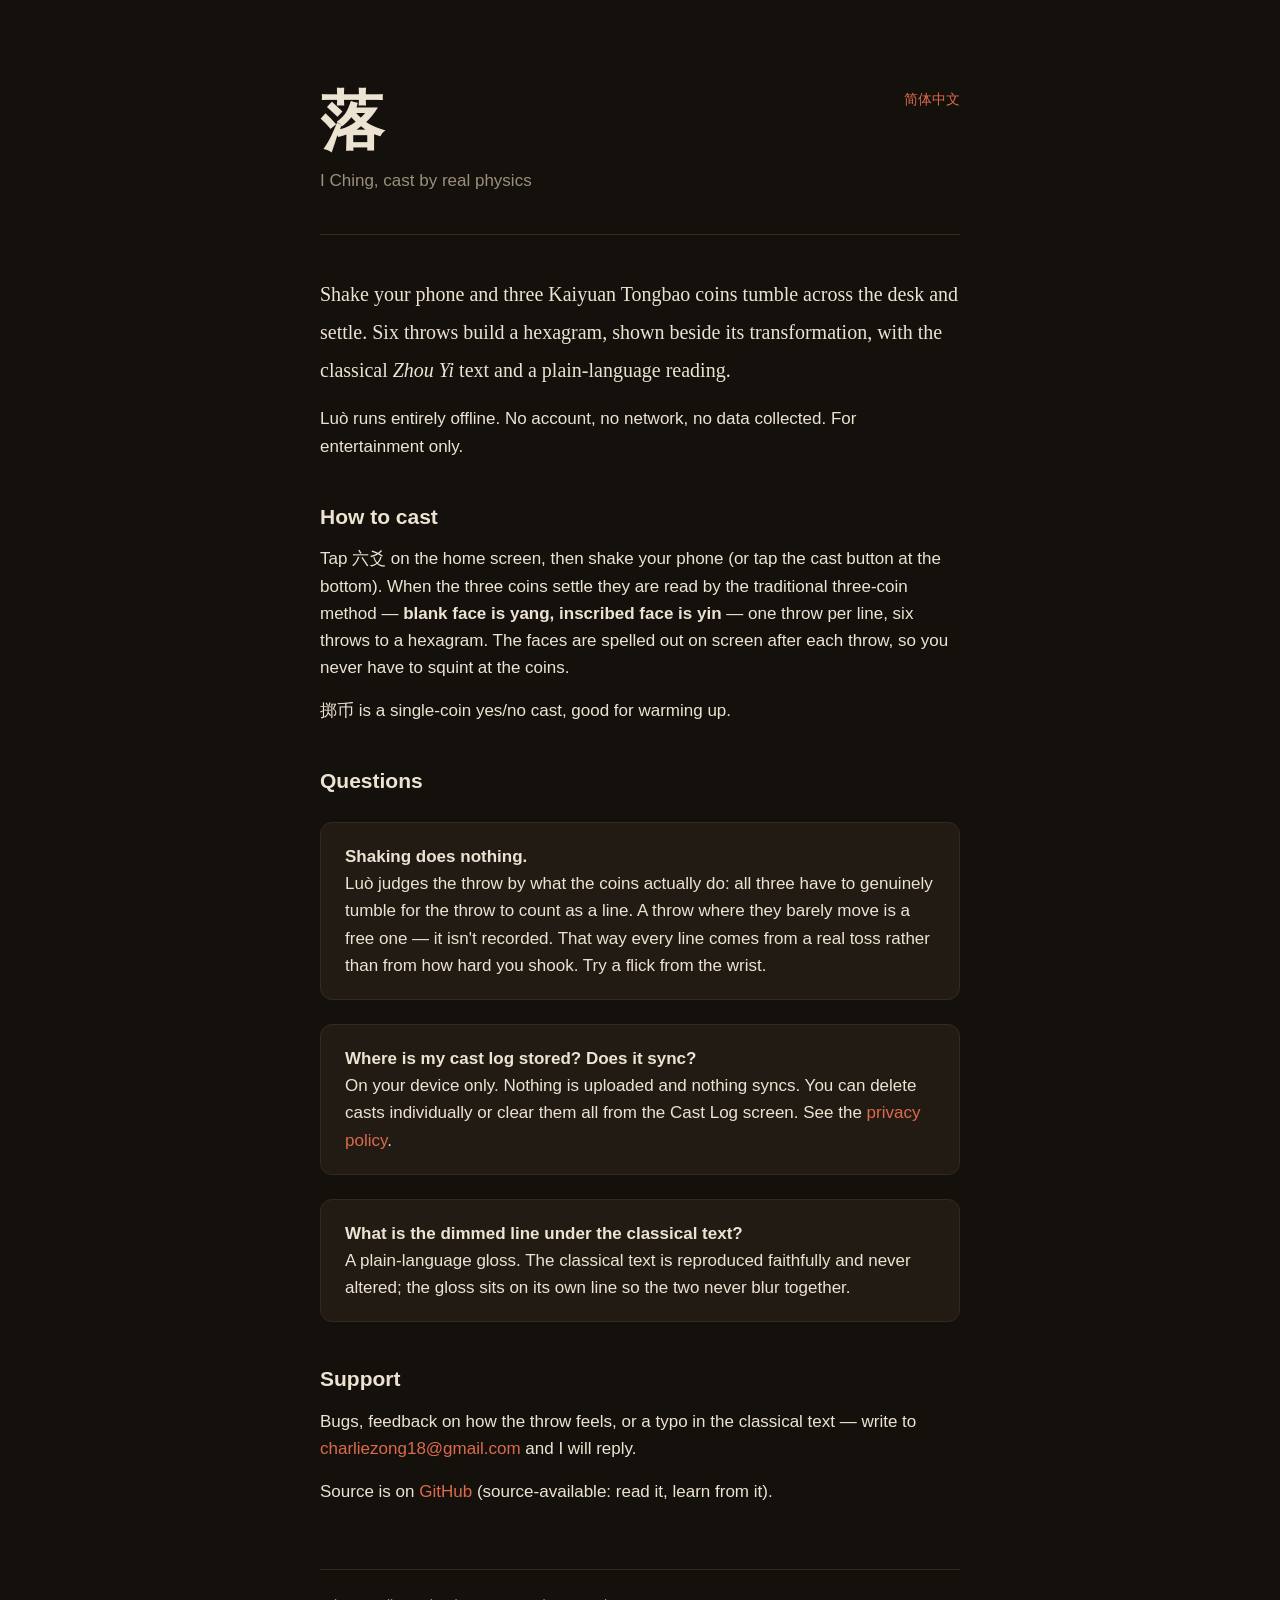
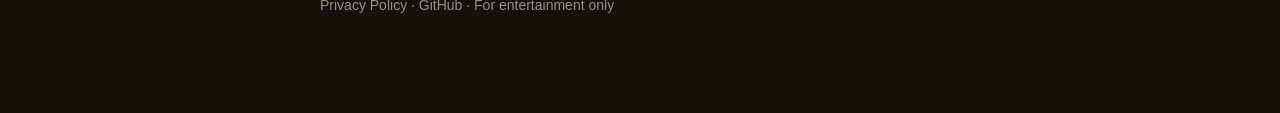
==== docs/index.en.html @ beff2eb9 "docs: 支持页与隐私政策（中英双语），供 App Store 上架填 URL App Store 强制要求可访问的 Privacy Policy URL 和 Support URL,落此前两个都 " ====
<!DOCTYPE html>
<html lang="en">
<head>
<meta charset="utf-8">
<meta name="viewport" content="width=device-width, initial-scale=1">
<title>Luò — Support</title>
<link rel="stylesheet" href="style.css">
</head>
<body>
<main>

<header>
  <a class="lang" href="index.html">简体中文</a>
  <p class="mark">落</p>
  <p class="tagline">I Ching, cast by real physics</p>
</header>

<p class="lede">Shake your phone and three Kaiyuan Tongbao coins tumble across the desk and settle. Six throws build a hexagram, shown beside its transformation, with the classical <em>Zhou Yi</em> text and a plain-language reading.</p>

<p>Luò runs entirely offline. No account, no network, no data collected. For entertainment only.</p>

<h2>How to cast</h2>
<p>Tap 六爻 on the home screen, then shake your phone (or tap the cast button at the bottom). When the three coins settle they are read by the traditional three-coin method — <strong>blank face is yang, inscribed face is yin</strong> — one throw per line, six throws to a hexagram. The faces are spelled out on screen after each throw, so you never have to squint at the coins.</p>
<p>掷币 is a single-coin yes/no cast, good for warming up.</p>

<h2>Questions</h2>
<div class="card">
  <p><strong>Shaking does nothing.</strong><br>
  Luò judges the throw by what the coins actually do: all three have to genuinely tumble for the throw to count as a line. A throw where they barely move is a free one — it isn't recorded. That way every line comes from a real toss rather than from how hard you shook. Try a flick from the wrist.</p>
</div>
<div class="card">
  <p><strong>Where is my cast log stored? Does it sync?</strong><br>
  On your device only. Nothing is uploaded and nothing syncs. You can delete casts individually or clear them all from the Cast Log screen. See the <a href="privacy.en.html">privacy policy</a>.</p>
</div>
<div class="card">
  <p><strong>What is the dimmed line under the classical text?</strong><br>
  A plain-language gloss. The classical text is reproduced faithfully and never altered; the gloss sits on its own line so the two never blur together.</p>
</div>

<h2>Support</h2>
<p>Bugs, feedback on how the throw feels, or a typo in the classical text — write to
<a href="mailto:charliezong18@gmail.com">charliezong18@gmail.com</a> and I will reply.</p>
<p>Source is on <a href="https://github.com/charliezong18/luo">GitHub</a> (source-available: read it, learn from it).</p>

<footer>
  <a href="privacy.en.html">Privacy Policy</a> ·
  <a href="https://github.com/charliezong18/luo">GitHub</a> ·
  For entertainment only
</footer>

</main>
</body>
</html>
---- docs/style.css ----
/* Dusk Desk — tokens mirror DESIGN.md. Edit tokens there first, then sync here. */
:root {
  --primary: #ECE3D2;
  --secondary: #9A8F7C;
  --tertiary: #DC6A4B;
  --neutral: #14110D;
  --surface-raised: #211B14;
  --hairline: #37291A;
  --sans: -apple-system, BlinkMacSystemFont, "SF Pro Text", "Helvetica Neue", sans-serif;
  --serif: "Noto Serif SC", "Songti SC", "Source Han Serif SC", Georgia, serif;
}

* { box-sizing: border-box; }

body {
  margin: 0;
  padding: 0 24px 96px;
  background: var(--neutral);
  color: var(--primary);
  font-family: var(--sans);
  font-size: 17px;
  line-height: 1.6;
  -webkit-font-smoothing: antialiased;
}

main { max-width: 640px; margin: 0 auto; }

header { padding: 88px 0 40px; border-bottom: 1px solid var(--hairline); margin-bottom: 40px; }

.mark {
  font-family: var(--serif);
  font-size: 64px;
  font-weight: 600;
  line-height: 1.05;
  margin: 0;
  letter-spacing: 0.02em;
}

.tagline { color: var(--secondary); margin: 12px 0 0; font-size: 17px; }

h1 { font-size: 30px; font-weight: 600; letter-spacing: -0.01em; margin: 0 0 8px; }
h2 { font-size: 21px; font-weight: 600; margin: 40px 0 12px; }

.updated { color: var(--secondary); font-size: 14px; margin: 0 0 40px; }

p { margin: 0 0 16px; }

.lede { font-family: var(--serif); font-size: 20px; line-height: 1.9; color: var(--primary); }

a { color: var(--tertiary); text-decoration: none; border-bottom: 1px solid transparent; }
a:hover { border-bottom-color: var(--tertiary); }

.card {
  background: var(--surface-raised);
  border: 1px solid var(--hairline);
  border-radius: 12px;
  padding: 20px 24px;
  margin: 24px 0;
}

.card p:last-child { margin-bottom: 0; }

footer {
  margin-top: 64px;
  padding-top: 24px;
  border-top: 1px solid var(--hairline);
  color: var(--secondary);
  font-size: 14px;
}

footer a { color: var(--secondary); }
footer a:hover { color: var(--tertiary); border-bottom-color: var(--tertiary); }

.lang { float: right; font-size: 14px; }
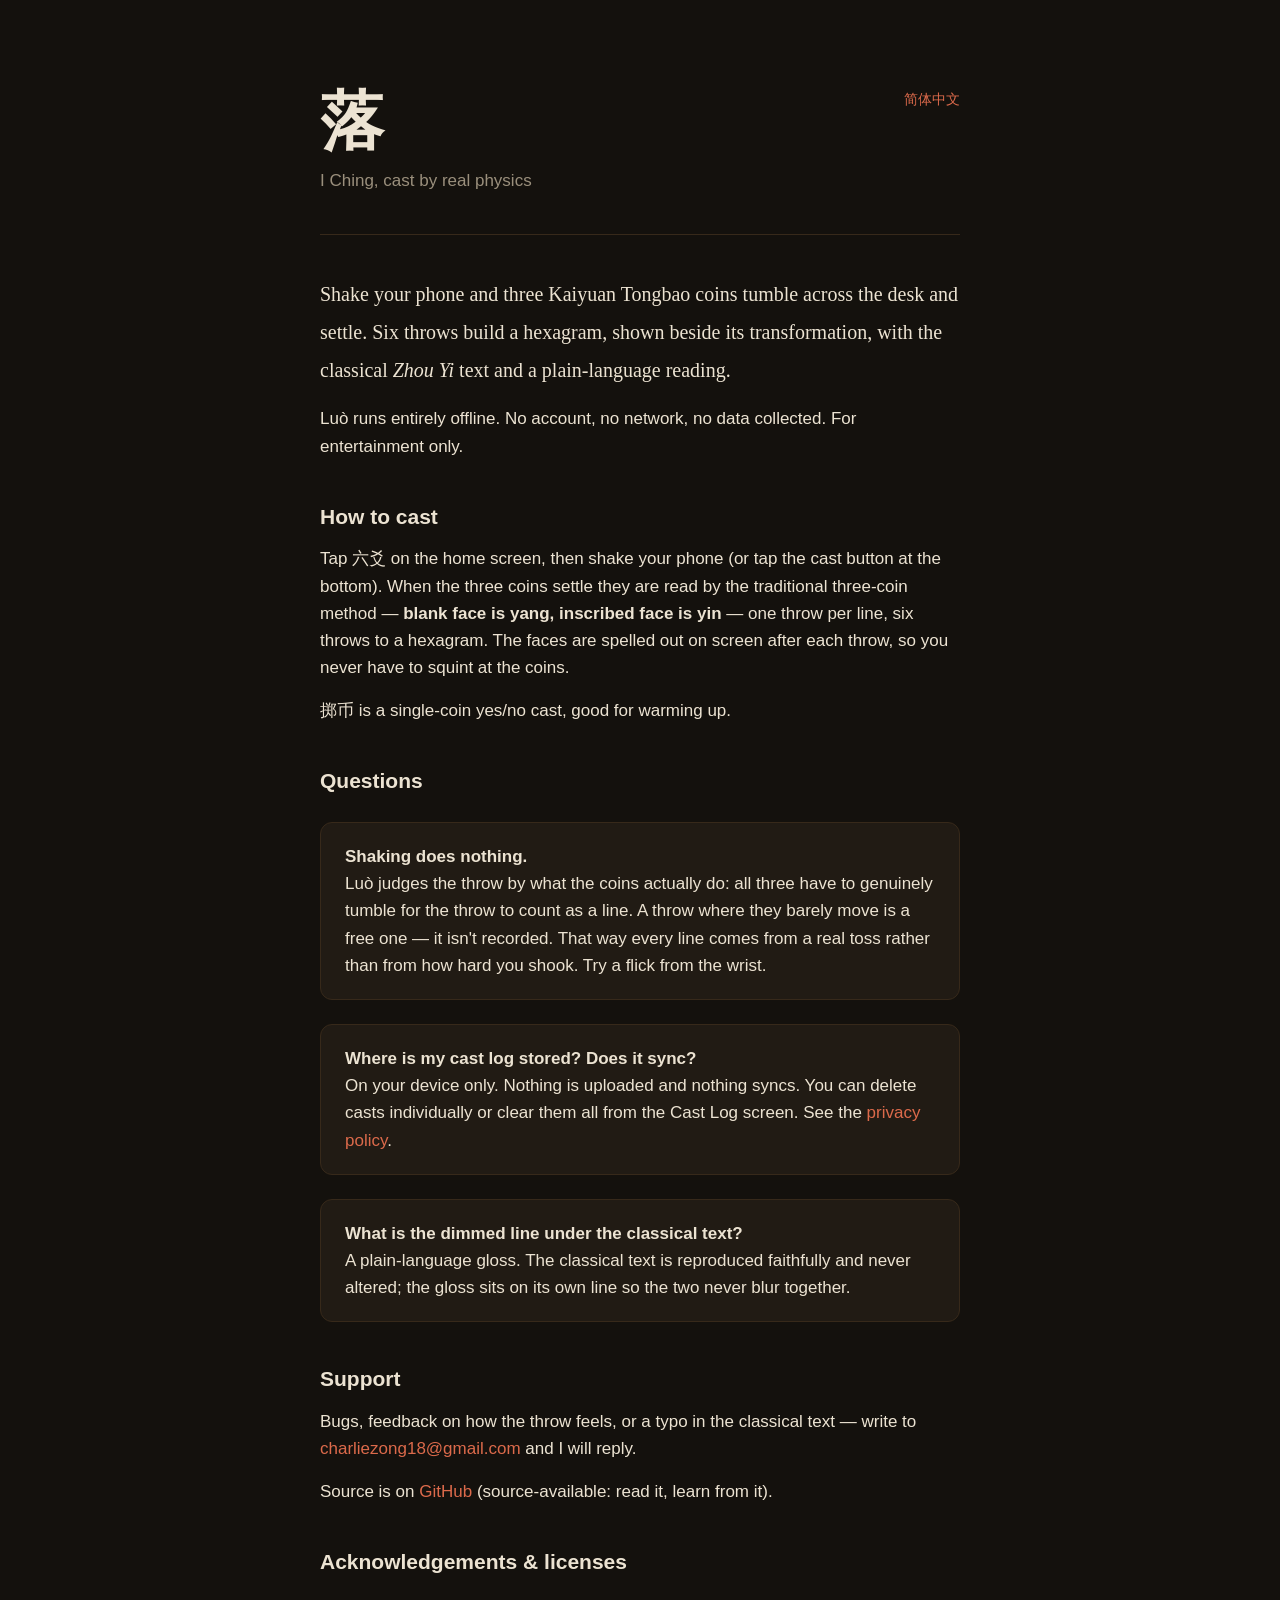
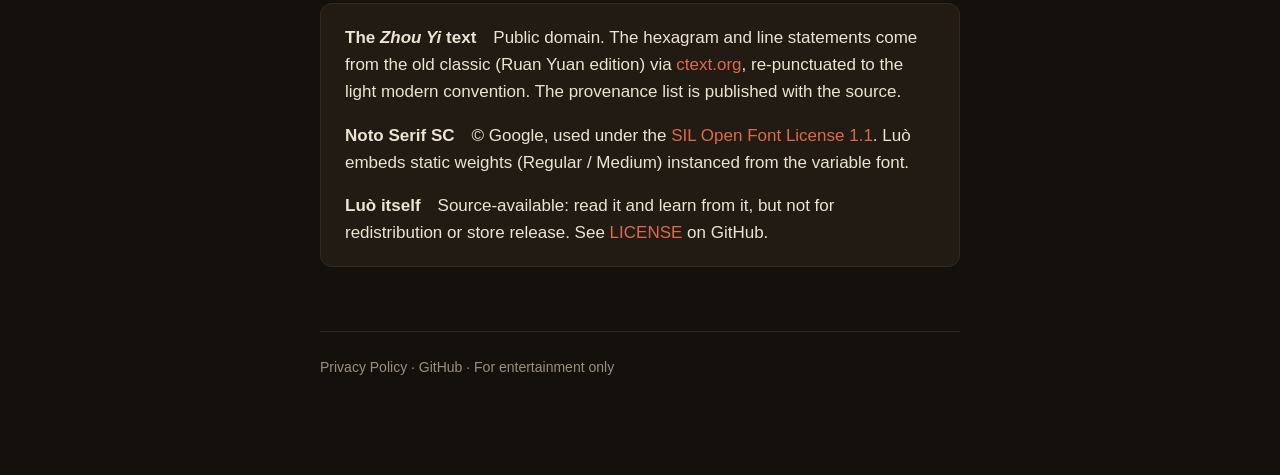
==== commit e2586293: "docs: 支持页补致谢与许可 — OFL 第 2 条的随附许可要求落到明处 Noto Serif SC 的许可此前只存在于 ttf 的 name table(ID 13)里,落没有任何 第三方许可展" ====
--- a/docs/index.en.html
+++ b/docs/index.en.html
@@ -42,6 +42,13 @@
 <a href="mailto:charliezong18@gmail.com">charliezong18@gmail.com</a> and I will reply.</p>
 <p>Source is on <a href="https://github.com/charliezong18/luo">GitHub</a> (source-available: read it, learn from it).</p>
 
+<h2>Acknowledgements &amp; licenses</h2>
+<div class="card">
+  <p><strong>The <em>Zhou Yi</em> text</strong>　Public domain. The hexagram and line statements come from the old classic (Ruan Yuan edition) via <a href="https://ctext.org/book-of-changes">ctext.org</a>, re-punctuated to the light modern convention. The provenance list is published with the source.</p>
+  <p><strong>Noto Serif SC</strong>　© Google, used under the <a href="https://openfontlicense.org">SIL Open Font License 1.1</a>. Luò embeds static weights (Regular / Medium) instanced from the variable font.</p>
+  <p><strong>Luò itself</strong>　Source-available: read it and learn from it, but not for redistribution or store release. See <a href="https://github.com/charliezong18/luo/blob/main/LICENSE">LICENSE</a> on GitHub.</p>
+</div>
+
 <footer>
   <a href="privacy.en.html">Privacy Policy</a> ·
   <a href="https://github.com/charliezong18/luo">GitHub</a> ·
